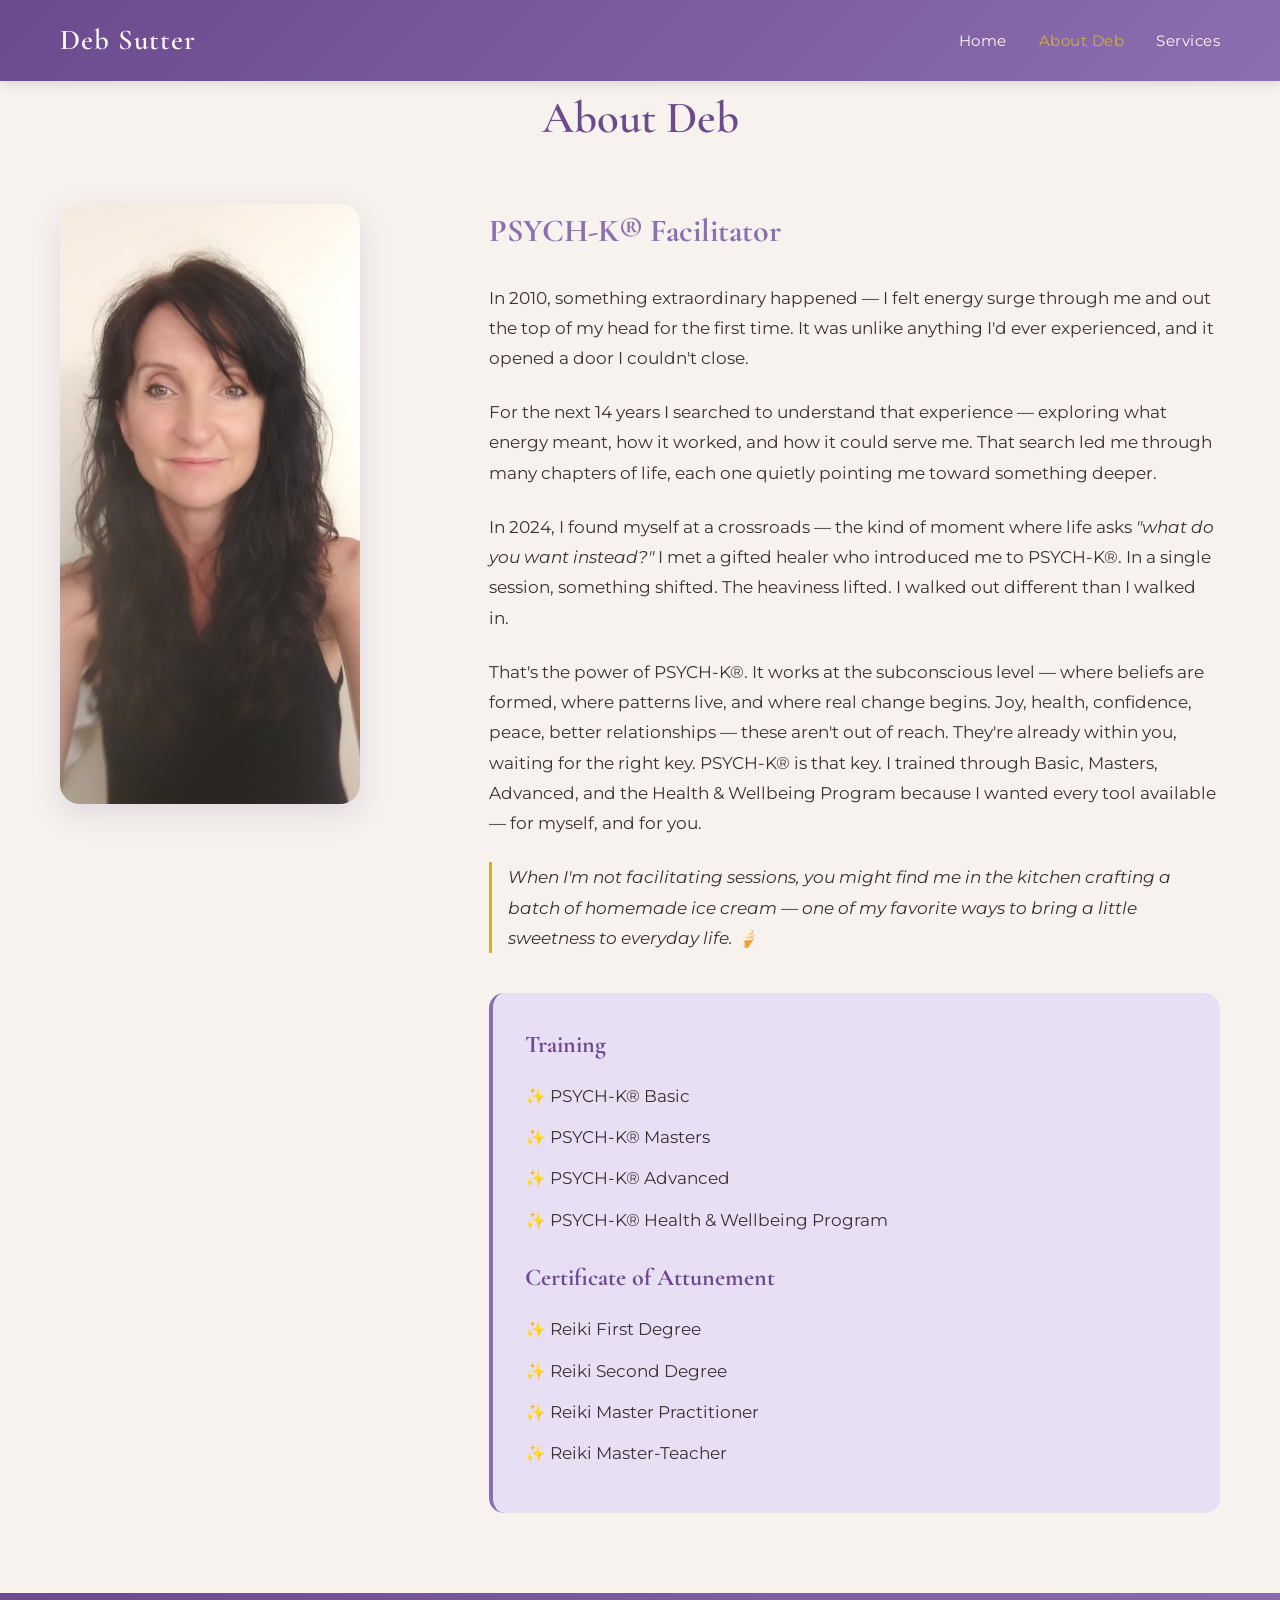
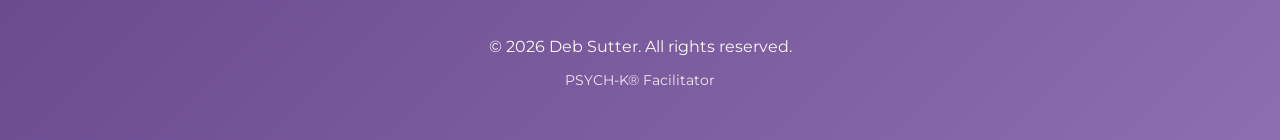
==== about.html @ 575a3d80 "Update to focus on PSYCH K" ====
<!DOCTYPE html>
<html lang="en">
<head>
    <meta charset="UTF-8">
    <meta name="viewport" content="width=device-width, initial-scale=1.0">
    <title>About Deb - PSYCH-K® Facilitator</title>
    <link rel="stylesheet" href="styles.css">
    <link rel="preconnect" href="https://fonts.googleapis.com">
    <link rel="preconnect" href="https://fonts.gstatic.com" crossorigin>
    <link href="https://fonts.googleapis.com/css2?family=Cormorant+Garamond:wght@300;400;600&family=Montserrat:wght@300;400;500&display=swap" rel="stylesheet">
</head>
<body>
    <!-- Navigation -->
    <nav class="navbar">
        <div class="container">
            <div class="nav-brand">Deb Sutter</div>
            <ul class="nav-menu">
                <li><a href="index.html">Home</a></li>
                <li><a href="about.html" class="nav-active">About Deb</a></li>
                <li><a href="services.html">Services</a></li>
            </ul>
            <div class="hamburger">
                <span></span>
                <span></span>
                <span></span>
            </div>
        </div>
    </nav>

    <!-- About Section -->
    <section id="about" class="about page-top">
        <div class="container">
            <h2 class="section-title">About Deb</h2>
            <div class="about-content">
                <div class="about-image">
                    <img src="PictureWebsite.jpg" alt="Deb Sutter" class="profile-photo">
                </div>
                <div class="about-text">
                    <h3>PSYCH-K&reg; Facilitator</h3>
                    <p>In 2010, something extraordinary happened — I felt energy surge through me and out the top of my head for the first time. It was unlike anything I'd ever experienced, and it opened a door I couldn't close.</p>

                    <p>For the next 14 years I searched to understand that experience — exploring what energy meant, how it worked, and how it could serve me. That search led me through many chapters of life, each one quietly pointing me toward something deeper.</p>

                    <p>In 2024, I found myself at a crossroads — the kind of moment where life asks <em>"what do you want instead?"</em> I met a gifted healer who introduced me to PSYCH-K&reg;. In a single session, something shifted. The heaviness lifted. I walked out different than I walked in.</p>

                    <p>That's the power of PSYCH-K&reg;. It works at the subconscious level — where beliefs are formed, where patterns live, and where real change begins. Joy, health, confidence, peace, better relationships — these aren't out of reach. They're already within you, waiting for the right key. PSYCH-K&reg; is that key. I trained through Basic, Masters, Advanced, and the Health &amp; Wellbeing Program because I wanted every tool available — for myself, and for you.</p>

                    <p class="personal-note">When I'm not facilitating sessions, you might find me in the kitchen crafting a batch of homemade ice cream — one of my favorite ways to bring a little sweetness to everyday life. 🍦</p>

                    <div class="credentials">
                        <h4>Training</h4>
                        <ul>
                            <li>✨ PSYCH-K&reg; Basic</li>
                            <li>✨ PSYCH-K&reg; Masters</li>
                            <li>✨ PSYCH-K&reg; Advanced</li>
                            <li>✨ PSYCH-K&reg; Health &amp; Wellbeing Program</li>
                        </ul>
                        <h4 style="margin-top: 1.5rem;">Certificate of Attunement</h4>
                        <ul>
                            <li>✨ Reiki First Degree</li>
                            <li>✨ Reiki Second Degree</li>
                            <li>✨ Reiki Master Practitioner</li>
                            <li>✨ Reiki Master-Teacher</li>
                        </ul>
                    </div>
                </div>
            </div>
        </div>
    </section>

    <!-- Footer -->
    <footer class="footer">
        <div class="container">
            <p>&copy; 2026 Deb Sutter. All rights reserved.</p>
            <p class="footer-note">PSYCH-K&reg; Facilitator</p>
        </div>
    </footer>

    <script src="script.js"></script>
</body>
</html>
---- styles.css ----
/* Global Styles - Warm & Welcoming with Purple/Lavender Theme */
* {
    margin: 0;
    padding: 0;
    box-sizing: border-box;
}

:root {
    /* Purple/Lavender Color Palette */
    --primary-purple: #8B6FB0;
    --soft-lavender: #C8B6D6;
    --pale-lavender: #E8DFF5;
    --deep-purple: #6B4A8E;
    --warm-white: #FFF9F5;
    --cream: #F7F2ED;
    --warm-gray: #9B8E8A;
    --text-dark: #3D3033;
    --gold-accent: #D4AF37;

    /* Typography */
    --font-heading: 'Cormorant Garamond', serif;
    --font-body: 'Montserrat', sans-serif;

    /* Spacing */
    --section-padding: 80px 20px;
    --container-max: 1200px;
}

body {
    font-family: var(--font-body);
    color: var(--text-dark);
    background-color: var(--warm-white);
    line-height: 1.7;
    font-size: 16px;
}

.container {
    max-width: var(--container-max);
    margin: 0 auto;
    padding: 0 20px;
}

/* Navigation */
.navbar {
    background: linear-gradient(135deg, var(--deep-purple) 0%, var(--primary-purple) 100%);
    padding: 1rem 0;
    position: fixed;
    width: 100%;
    top: 0;
    z-index: 1000;
    box-shadow: 0 2px 10px rgba(107, 74, 142, 0.2);
}

.navbar .container {
    display: flex;
    justify-content: space-between;
    align-items: center;
}

.nav-brand {
    font-family: var(--font-heading);
    font-size: 1.8rem;
    font-weight: 600;
    color: var(--warm-white);
    letter-spacing: 1px;
}

.nav-menu {
    display: flex;
    list-style: none;
    gap: 2rem;
}

.nav-menu a {
    color: var(--warm-white);
    text-decoration: none;
    font-weight: 400;
    transition: color 0.3s ease;
    font-size: 0.95rem;
    letter-spacing: 0.5px;
}

.nav-menu a:hover {
    color: var(--gold-accent);
}

.hamburger {
    display: none;
    flex-direction: column;
    cursor: pointer;
}

.hamburger span {
    width: 25px;
    height: 3px;
    background: var(--warm-white);
    margin: 3px 0;
    transition: 0.3s;
}

/* Hero + Contact Split Layout (home page) */
.hero-split {
    background: linear-gradient(135deg, var(--pale-lavender) 0%, var(--soft-lavender) 50%, var(--primary-purple) 100%);
    min-height: 100vh;
    padding: 100px 20px 60px;
    display: flex;
    align-items: center;
}

.hero-split-inner {
    max-width: var(--container-max);
    margin: 0 auto;
    width: 100%;
    display: grid;
    grid-template-columns: 1fr 1fr;
    gap: 4rem;
    align-items: center;
}

.split-hero {
    text-align: left;
}

.split-hero h1 {
    font-family: var(--font-heading);
    font-size: 2.6rem;
    font-weight: 600;
    color: var(--deep-purple);
    margin-bottom: 0.8rem;
    line-height: 1.2;
}

.split-hero .hero-subtitle {
    font-size: 1.1rem;
    color: var(--primary-purple);
    font-weight: 500;
    margin-bottom: 1rem;
    letter-spacing: 2px;
    text-align: left;
}

.split-hero .hero-logo {
    margin: 1rem 0 1.2rem;
}

.split-hero .hero-description {
    font-size: 1.05rem;
    color: var(--text-dark);
    margin-bottom: 2rem;
    line-height: 1.8;
}

/* Right-side contact panel */
.split-contact {
    background: rgba(255, 249, 245, 0.88);
    border-radius: 20px;
    padding: 2.5rem 2rem;
    box-shadow: 0 8px 30px rgba(107, 74, 142, 0.18);
}

.split-contact h2 {
    font-family: var(--font-heading);
    font-size: 2rem;
    color: var(--deep-purple);
    margin-bottom: 0.3rem;
}

.split-contact-intro {
    color: var(--warm-gray);
    font-size: 0.95rem;
    margin-bottom: 1.5rem;
}

.split-contact .form-group {
    margin-bottom: 1rem;
}

.split-contact .form-group label {
    display: block;
    margin-bottom: 0.3rem;
    color: var(--deep-purple);
    font-weight: 500;
    font-size: 0.9rem;
}

.split-contact .form-group input,
.split-contact .form-group textarea {
    width: 100%;
    padding: 10px 12px;
    border: 2px solid var(--soft-lavender);
    border-radius: 10px;
    font-family: var(--font-body);
    font-size: 0.95rem;
    background: var(--warm-white);
    transition: border-color 0.3s ease;
}

.split-contact .form-group input:focus,
.split-contact .form-group textarea:focus {
    outline: none;
    border-color: var(--primary-purple);
}

.split-contact-details {
    margin-top: 1.2rem;
    padding-top: 1rem;
    border-top: 1px solid var(--soft-lavender);
    font-size: 0.9rem;
    color: var(--warm-gray);
    line-height: 1.9;
}

.split-contact-details a {
    color: var(--primary-purple);
    text-decoration: none;
}

.split-contact-details a:hover {
    color: var(--deep-purple);
}

@media (max-width: 900px) {
    .hero-split-inner {
        grid-template-columns: 1fr;
        gap: 2.5rem;
    }

    .split-hero {
        text-align: center;
    }

    .split-hero .hero-subtitle,
    .split-hero .hero-logo {
        text-align: center;
    }
}

/* Hero Section */
.hero {
    background: linear-gradient(135deg, var(--pale-lavender) 0%, var(--soft-lavender) 50%, var(--primary-purple) 100%);
    padding: 120px 20px 80px;
    text-align: center;
    margin-top: 60px;
}

.hero-compact {
    padding: 90px 20px 60px;
}

.hero-content {
    max-width: 700px;
    margin: 0 auto;
}

.hero h1 {
    font-family: var(--font-heading);
    font-size: 2.6rem;
    font-weight: 600;
    color: var(--deep-purple);
    margin-bottom: 0.8rem;
    line-height: 1.2;
}

.hero-subtitle {
    font-size: 1.15rem;
    color: var(--primary-purple);
    font-weight: 500;
    margin-bottom: 1rem;
    letter-spacing: 2px;
}

.hero-description {
    font-size: 1.05rem;
    color: var(--text-dark);
    margin-bottom: 2rem;
    max-width: 580px;
    margin-left: auto;
    margin-right: auto;
}

/* Pages that aren't the hero need top padding to clear fixed navbar */
.page-top {
    padding-top: 120px;
}

/* Active nav link */
.nav-active {
    color: var(--gold-accent) !important;
}

.cta-button {
    display: inline-block;
    padding: 15px 40px;
    background: var(--deep-purple);
    color: var(--warm-white);
    text-decoration: none;
    border-radius: 50px;
    font-weight: 500;
    font-size: 1.05rem;
    transition: all 0.3s ease;
    box-shadow: 0 4px 15px rgba(107, 74, 142, 0.3);
    border: none;
    cursor: pointer;
}

.cta-button:hover {
    background: var(--primary-purple);
    transform: translateY(-2px);
    box-shadow: 0 6px 20px rgba(107, 74, 142, 0.4);
}

/* Hero Logo */
.hero-logo {
    margin: 1.5rem auto 1.8rem;
}

.psychk-logo {
    width: 110px;
    height: auto;
    border-radius: 8px;
    box-shadow: 0 4px 14px rgba(107, 74, 142, 0.25);
    opacity: 0.95;
}

/* Section Titles */
.section-title {
    font-family: var(--font-heading);
    font-size: 2.8rem;
    text-align: center;
    color: var(--deep-purple);
    margin-bottom: 1rem;
    font-weight: 600;
}

.section-intro {
    text-align: center;
    font-size: 1.1rem;
    color: var(--warm-gray);
    max-width: 700px;
    margin: 0 auto 3rem;
}

/* About Section */
.about {
    padding: var(--section-padding);
    background: var(--cream);
}

.about-content {
    display: grid;
    grid-template-columns: 1fr 2fr;
    gap: 4rem;
    align-items: start;
    margin-top: 3rem;
}

.about-image {
    position: relative;
}

.about-image img {
    width: 100%;
    max-width: 300px;
    height: auto;
    border-radius: 20px;
    box-shadow: 0 10px 30px rgba(139, 111, 176, 0.2);
    display: block;
}

.profile-photo {
    width: 100%;
    max-width: 300px;
    height: 380px;
    object-fit: cover;
    object-position: center top;
    border-radius: 20px;
    box-shadow: 0 10px 30px rgba(139, 111, 176, 0.2);
    display: block;
}

.image-placeholder {
    background: linear-gradient(135deg, var(--soft-lavender), var(--pale-lavender));
    border-radius: 20px;
    aspect-ratio: 3/4;
    display: flex;
    align-items: center;
    justify-content: center;
    box-shadow: 0 10px 30px rgba(139, 111, 176, 0.2);
}

.image-placeholder p {
    color: var(--primary-purple);
    font-size: 1.2rem;
    font-weight: 500;
}

.about-text h3 {
    font-family: var(--font-heading);
    font-size: 2rem;
    color: var(--primary-purple);
    margin-bottom: 1.5rem;
}

.about-text p {
    margin-bottom: 1.5rem;
    font-size: 1.05rem;
    line-height: 1.8;
    color: var(--text-dark);
}

.credentials {
    margin-top: 2.5rem;
    padding: 2rem;
    background: var(--pale-lavender);
    border-radius: 15px;
    border-left: 4px solid var(--primary-purple);
}

.credentials h4 {
    font-family: var(--font-heading);
    font-size: 1.5rem;
    color: var(--deep-purple);
    margin-bottom: 1rem;
}

.credentials ul {
    list-style: none;
}

.credentials li {
    margin-bottom: 0.8rem;
    font-size: 1.05rem;
    color: var(--text-dark);
}

/* Personal note in About */
.personal-note {
    font-style: italic;
    color: var(--warm-gray);
    border-left: 3px solid var(--gold-accent);
    padding-left: 1rem;
    margin-top: 0.5rem;
}

/* Services Section */
.services {
    padding: var(--section-padding);
    background: var(--warm-white);
}

.services-grid {
    display: grid;
    grid-template-columns: repeat(auto-fit, minmax(280px, 1fr));
    gap: 2.5rem;
    margin-top: 3rem;
}

.service-card {
    background: var(--cream);
    padding: 2.5rem 2rem;
    border-radius: 20px;
    text-align: center;
    transition: all 0.3s ease;
    border: 2px solid transparent;
}

.service-card:hover {
    transform: translateY(-5px);
    box-shadow: 0 15px 35px rgba(139, 111, 176, 0.2);
    border-color: var(--soft-lavender);
}

.service-icon {
    font-size: 3rem;
    margin-bottom: 1.5rem;
}

.service-card h3 {
    font-family: var(--font-heading);
    font-size: 1.8rem;
    color: var(--deep-purple);
    margin-bottom: 1rem;
}

.service-card p {
    color: var(--text-dark);
    margin-bottom: 1.5rem;
    line-height: 1.7;
}

.service-details {
    list-style: none;
    text-align: left;
    margin-top: 1.5rem;
    padding-top: 1.5rem;
    border-top: 1px solid var(--soft-lavender);
}

.service-details li {
    color: var(--warm-gray);
    margin-bottom: 0.6rem;
    font-size: 0.95rem;
}

/* Single featured service */
.single-service {
    grid-template-columns: 1fr;
    max-width: 600px;
    margin-left: auto;
    margin-right: auto;
}

.featured-service {
    border: 2px solid var(--soft-lavender);
    box-shadow: 0 8px 25px rgba(139, 111, 176, 0.15);
}

/* Testimonials Section */
.testimonials {
    padding: var(--section-padding);
    background: linear-gradient(135deg, var(--pale-lavender) 0%, var(--warm-white) 100%);
}

.testimonials-grid {
    display: grid;
    grid-template-columns: repeat(auto-fit, minmax(300px, 1fr));
    gap: 2.5rem;
    margin-top: 3rem;
}

.testimonial-card {
    background: var(--warm-white);
    padding: 2.5rem;
    border-radius: 20px;
    box-shadow: 0 5px 20px rgba(139, 111, 176, 0.15);
    position: relative;
}

.quote-icon {
    font-size: 4rem;
    color: var(--soft-lavender);
    line-height: 1;
    margin-bottom: 1rem;
    font-family: Georgia, serif;
}

.testimonial-text {
    font-style: italic;
    color: var(--text-dark);
    margin-bottom: 1.5rem;
    line-height: 1.8;
    font-size: 1.05rem;
}

.testimonial-author {
    color: var(--primary-purple);
    font-weight: 500;
    text-align: right;
}

/* FAQ Section */
.faq {
    padding: var(--section-padding);
    background: var(--cream);
}

.faq-grid {
    display: grid;
    grid-template-columns: repeat(auto-fit, minmax(350px, 1fr));
    gap: 2rem;
    margin-top: 3rem;
}

.faq-item {
    background: var(--warm-white);
    padding: 2rem;
    border-radius: 15px;
    border-left: 4px solid var(--primary-purple);
}

.faq-item h3 {
    font-family: var(--font-heading);
    font-size: 1.5rem;
    color: var(--deep-purple);
    margin-bottom: 1rem;
}

.faq-item p {
    color: var(--text-dark);
    line-height: 1.8;
}

/* Contact Section */
.contact {
    padding: var(--section-padding);
    background: var(--warm-white);
}

.contact-content {
    display: grid;
    grid-template-columns: 1fr 1.5fr;
    gap: 4rem;
    margin-top: 3rem;
}

.contact-info h3 {
    font-family: var(--font-heading);
    font-size: 2rem;
    color: var(--deep-purple);
    margin-bottom: 2rem;
}

.contact-item {
    margin-bottom: 1.5rem;
}

.contact-label {
    display: block;
    font-weight: 500;
    color: var(--primary-purple);
    margin-bottom: 0.3rem;
}

.contact-item a {
    color: var(--text-dark);
    text-decoration: none;
    transition: color 0.3s ease;
}

.contact-item a:hover {
    color: var(--primary-purple);
}

/* Contact Form */
.contact-form {
    background: var(--cream);
    padding: 2.5rem;
    border-radius: 20px;
}

.form-group {
    margin-bottom: 1.5rem;
}

.form-group label {
    display: block;
    margin-bottom: 0.5rem;
    color: var(--deep-purple);
    font-weight: 500;
}

.form-group input,
.form-group textarea {
    width: 100%;
    padding: 12px 15px;
    border: 2px solid var(--soft-lavender);
    border-radius: 10px;
    font-family: var(--font-body);
    font-size: 1rem;
    transition: border-color 0.3s ease;
    background: var(--warm-white);
}

.form-group input:focus,
.form-group textarea:focus {
    outline: none;
    border-color: var(--primary-purple);
}

.form-note {
    margin-top: 1rem;
    font-size: 0.9rem;
    color: var(--warm-gray);
    font-style: italic;
}

/* Footer */
.footer {
    background: linear-gradient(135deg, var(--deep-purple) 0%, var(--primary-purple) 100%);
    color: var(--warm-white);
    text-align: center;
    padding: 2.5rem 20px;
}

.footer p {
    margin-bottom: 0.5rem;
}

.footer-note {
    font-size: 0.9rem;
    opacity: 0.9;
}

/* Responsive Design */
@media (max-width: 968px) {
    .about-content,
    .contact-content {
        grid-template-columns: 1fr;
        gap: 2.5rem;
    }

    .hero h1 {
        font-size: 2.5rem;
    }

    .section-title {
        font-size: 2.2rem;
    }
}

@media (max-width: 768px) {
    .hamburger {
        display: flex;
    }

    .nav-menu {
        position: absolute;
        left: -100%;
        top: 70px;
        flex-direction: column;
        background: var(--deep-purple);
        width: 100%;
        text-align: center;
        transition: 0.3s;
        padding: 2rem 0;
    }

    .nav-menu.active {
        left: 0;
    }

    .hero {
        padding: 140px 20px 80px;
    }

    .hero h1 {
        font-size: 2rem;
    }

    .hero-subtitle {
        font-size: 1.1rem;
    }

    .services-grid,
    .testimonials-grid,
    .faq-grid {
        grid-template-columns: 1fr;
    }
}

@media (max-width: 480px) {
    .hero h1 {
        font-size: 1.8rem;
    }

    .section-title {
        font-size: 1.8rem;
    }

    .service-card,
    .testimonial-card {
        padding: 2rem 1.5rem;
    }
}
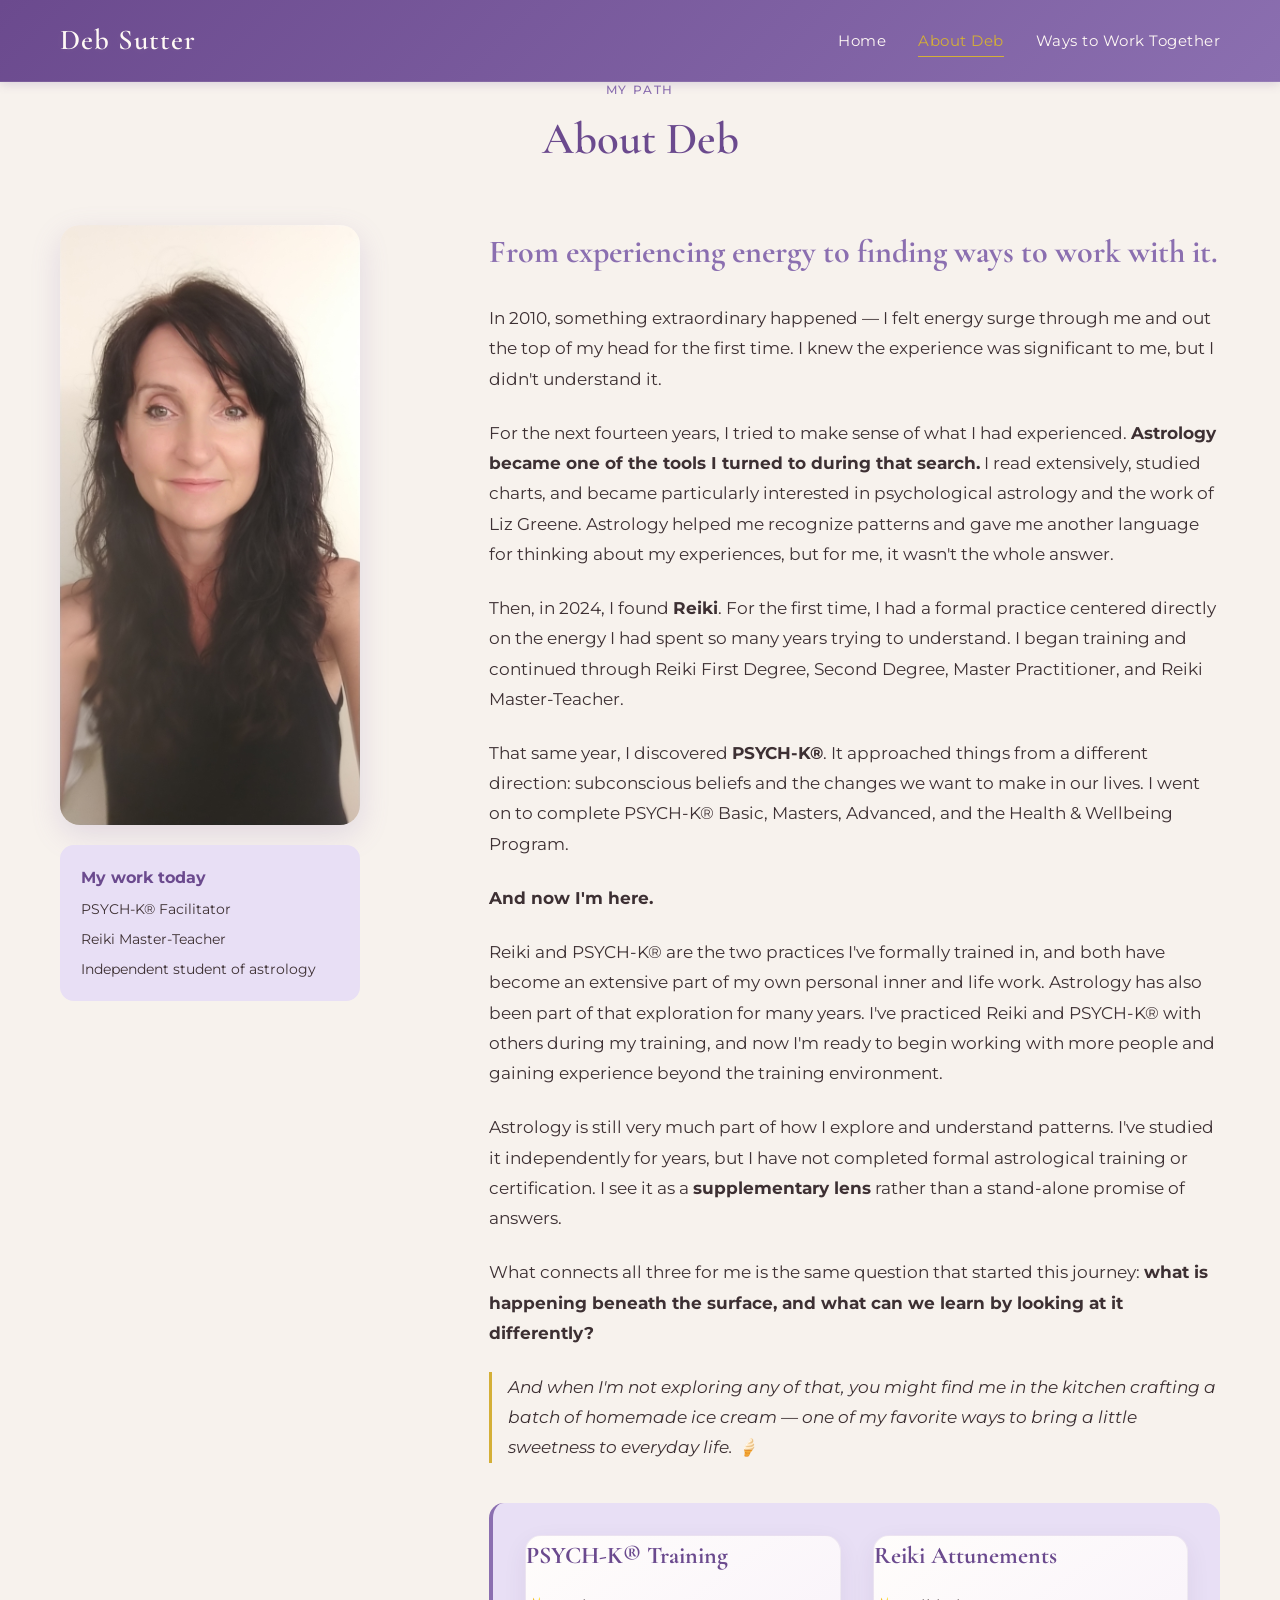
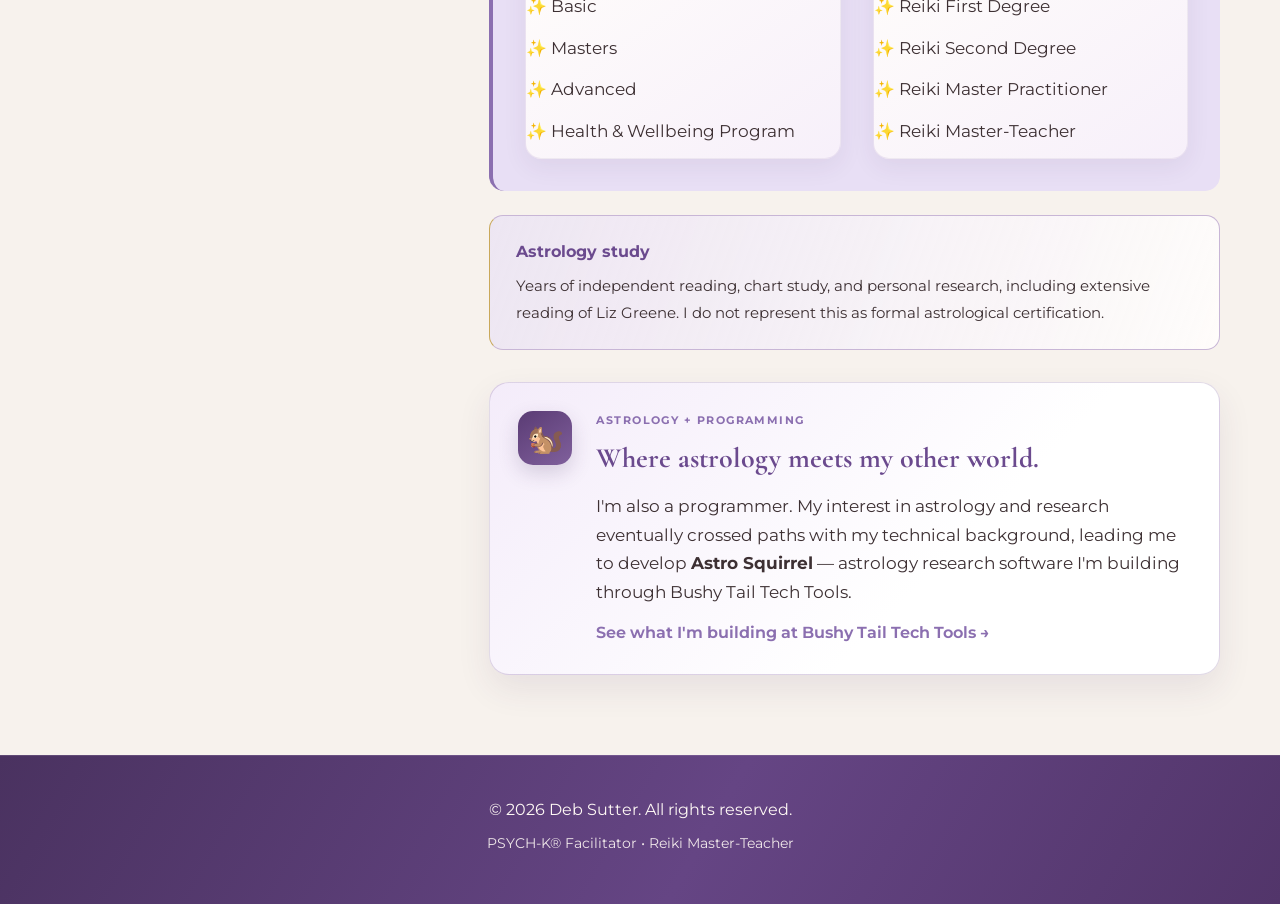
==== commit ac85d161: "Updates to Deb Sutter - reintroduce Reiki and introduce Astro Squirrel" ====
--- a/about.html
+++ b/about.html
@@ -3,79 +3,107 @@
 <head>
     <meta charset="UTF-8">
     <meta name="viewport" content="width=device-width, initial-scale=1.0">
-    <title>About Deb - PSYCH-K® Facilitator</title>
+    <meta name="description" content="Learn about Deb Sutter's path from experiencing energy to Reiki Master-Teacher training, PSYCH-K® facilitation, and years of independent astrology study.">
+    <title>About Deb | Deb Sutter</title>
     <link rel="stylesheet" href="styles.css">
     <link rel="preconnect" href="https://fonts.googleapis.com">
     <link rel="preconnect" href="https://fonts.gstatic.com" crossorigin>
     <link href="https://fonts.googleapis.com/css2?family=Cormorant+Garamond:wght@300;400;600&family=Montserrat:wght@300;400;500&display=swap" rel="stylesheet">
 </head>
 <body>
-    <!-- Navigation -->
     <nav class="navbar">
         <div class="container">
             <div class="nav-brand">Deb Sutter</div>
             <ul class="nav-menu">
                 <li><a href="index.html">Home</a></li>
                 <li><a href="about.html" class="nav-active">About Deb</a></li>
-                <li><a href="services.html">Services</a></li>
+                <li><a href="services.html">Ways to Work Together</a></li>
             </ul>
-            <div class="hamburger">
-                <span></span>
-                <span></span>
-                <span></span>
-            </div>
+            <div class="hamburger"><span></span><span></span><span></span></div>
         </div>
     </nav>
 
-    <!-- About Section -->
-    <section id="about" class="about page-top">
+    <section class="about page-top">
         <div class="container">
+            <p class="section-kicker centered">My path</p>
             <h2 class="section-title">About Deb</h2>
             <div class="about-content">
                 <div class="about-image">
                     <img src="PictureWebsite.jpg" alt="Deb Sutter" class="profile-photo">
+                    <div class="about-side-note">
+                        <strong>My work today</strong>
+                        <span>PSYCH-K® Facilitator</span>
+                        <span>Reiki Master-Teacher</span>
+                        <span>Independent student of astrology</span>
+                    </div>
                 </div>
                 <div class="about-text">
-                    <h3>PSYCH-K&reg; Facilitator</h3>
-                    <p>In 2010, something extraordinary happened — I felt energy surge through me and out the top of my head for the first time. It was unlike anything I'd ever experienced, and it opened a door I couldn't close.</p>
+                    <h3>From experiencing energy to finding ways to work with it.</h3>
 
-                    <p>For the next 14 years I searched to understand that experience — exploring what energy meant, how it worked, and how it could serve me. That search led me through many chapters of life, each one quietly pointing me toward something deeper.</p>
+                    <p>In 2010, something extraordinary happened — I felt energy surge through me and out the top of my head for the first time. I knew the experience was significant to me, but I didn't understand it.</p>
 
-                    <p>In 2024, I found myself at a crossroads — the kind of moment where life asks <em>"what do you want instead?"</em> I met a gifted healer who introduced me to PSYCH-K&reg;. In a single session, something shifted. The heaviness lifted. I walked out different than I walked in.</p>
+                    <p>For the next fourteen years, I tried to make sense of what I had experienced. <strong>Astrology became one of the tools I turned to during that search.</strong> I read extensively, studied charts, and became particularly interested in psychological astrology and the work of Liz Greene. Astrology helped me recognize patterns and gave me another language for thinking about my experiences, but for me, it wasn't the whole answer.</p>
 
-                    <p>That's the power of PSYCH-K&reg;. It works at the subconscious level — where beliefs are formed, where patterns live, and where real change begins. Joy, health, confidence, peace, better relationships — these aren't out of reach. They're already within you, waiting for the right key. PSYCH-K&reg; is that key. I trained through Basic, Masters, Advanced, and the Health &amp; Wellbeing Program because I wanted every tool available — for myself, and for you.</p>
+                    <p>Then, in 2024, I found <strong>Reiki</strong>. For the first time, I had a formal practice centered directly on the energy I had spent so many years trying to understand. I began training and continued through Reiki First Degree, Second Degree, Master Practitioner, and Reiki Master-Teacher.</p>
 
-                    <p class="personal-note">When I'm not facilitating sessions, you might find me in the kitchen crafting a batch of homemade ice cream — one of my favorite ways to bring a little sweetness to everyday life. 🍦</p>
+                    <p>That same year, I discovered <strong>PSYCH-K®</strong>. It approached things from a different direction: subconscious beliefs and the changes we want to make in our lives. I went on to complete PSYCH-K® Basic, Masters, Advanced, and the Health &amp; Wellbeing Program.</p>
+
+                    <p><strong>And now I'm here.</strong></p>
+
+                    <p>Reiki and PSYCH-K® are the two practices I've formally trained in, and both have become an extensive part of my own personal inner and life work. Astrology has also been part of that exploration for many years. I've practiced Reiki and PSYCH-K® with others during my training, and now I'm ready to begin working with more people and gaining experience beyond the training environment.</p>
+
+                    <p>Astrology is still very much part of how I explore and understand patterns. I've studied it independently for years, but I have not completed formal astrological training or certification. I see it as a <strong>supplementary lens</strong> rather than a stand-alone promise of answers.</p>
+
+                    <p>What connects all three for me is the same question that started this journey: <strong>what is happening beneath the surface, and what can we learn by looking at it differently?</strong></p>
+
+                    <p class="personal-note">And when I'm not exploring any of that, you might find me in the kitchen crafting a batch of homemade ice cream — one of my favorite ways to bring a little sweetness to everyday life. 🍦</p>
 
                     <div class="credentials">
-                        <h4>Training</h4>
-                        <ul>
-                            <li>✨ PSYCH-K&reg; Basic</li>
-                            <li>✨ PSYCH-K&reg; Masters</li>
-                            <li>✨ PSYCH-K&reg; Advanced</li>
-                            <li>✨ PSYCH-K&reg; Health &amp; Wellbeing Program</li>
-                        </ul>
-                        <h4 style="margin-top: 1.5rem;">Certificate of Attunement</h4>
-                        <ul>
-                            <li>✨ Reiki First Degree</li>
-                            <li>✨ Reiki Second Degree</li>
-                            <li>✨ Reiki Master Practitioner</li>
-                            <li>✨ Reiki Master-Teacher</li>
-                        </ul>
+                        <div>
+                            <h4>PSYCH-K® Training</h4>
+                            <ul>
+                                <li>✨ Basic</li>
+                                <li>✨ Masters</li>
+                                <li>✨ Advanced</li>
+                                <li>✨ Health &amp; Wellbeing Program</li>
+                            </ul>
+                        </div>
+                        <div>
+                            <h4>Reiki Attunements</h4>
+                            <ul>
+                                <li>✨ Reiki First Degree</li>
+                                <li>✨ Reiki Second Degree</li>
+                                <li>✨ Reiki Master Practitioner</li>
+                                <li>✨ Reiki Master-Teacher</li>
+                            </ul>
+                        </div>
+                    </div>
+
+                    <div class="study-note">
+                        <strong>Astrology study</strong>
+                        <p>Years of independent reading, chart study, and personal research, including extensive reading of Liz Greene. I do not represent this as formal astrological certification.</p>
+                    </div>
+
+                    <div class="bushytail-about-card">
+                        <div class="bushytail-about-icon" aria-hidden="true">🐿️</div>
+                        <div>
+                            <span class="bushytail-mini-label">ASTROLOGY + PROGRAMMING</span>
+                            <h3>Where astrology meets my other world.</h3>
+                            <p>I'm also a programmer. My interest in astrology and research eventually crossed paths with my technical background, leading me to develop <strong>Astro Squirrel</strong> — astrology research software I'm building through Bushy Tail Tech Tools.</p>
+                            <a href="https://www.bushytailtechtools.com/index.html" target="_blank" rel="noopener noreferrer" class="bushytail-inline-link">See what I'm building at Bushy Tail Tech Tools →</a>
+                        </div>
                     </div>
                 </div>
             </div>
         </div>
     </section>
 
-    <!-- Footer -->
     <footer class="footer">
         <div class="container">
             <p>&copy; 2026 Deb Sutter. All rights reserved.</p>
-            <p class="footer-note">PSYCH-K&reg; Facilitator</p>
+            <p class="footer-note">PSYCH-K® Facilitator • Reiki Master-Teacher</p>
         </div>
     </footer>
-
     <script src="script.js"></script>
 </body>
 </html>
--- a/styles.css
+++ b/styles.css
@@ -312,10 +312,11 @@
 /* Hero Logo */
 .hero-logo {
     margin: 1.5rem auto 1.8rem;
+    text-align: center;
 }
 
 .psychk-logo {
-    width: 110px;
+    width: 175px;
     height: auto;
     border-radius: 8px;
     box-shadow: 0 4px 14px rgba(107, 74, 142, 0.25);
@@ -762,3 +763,831 @@
         padding: 2rem 1.5rem;
     }
 }
+
+
+/* 2026 multi-practice refresh */
+.eyebrow,
+.section-kicker,
+.pathway-label {
+    text-transform: uppercase;
+    letter-spacing: 1.8px;
+    font-size: 0.76rem;
+    font-weight: 500;
+    color: var(--primary-purple);
+}
+
+.centered { text-align: center; }
+
+.hero-actions {
+    display: flex;
+    gap: 1.2rem;
+    align-items: center;
+    flex-wrap: wrap;
+    margin-bottom: 1.25rem;
+}
+
+.text-link,
+.card-link {
+    color: var(--deep-purple);
+    text-decoration: none;
+    font-weight: 500;
+}
+
+.text-link:hover,
+.card-link:hover { color: var(--primary-purple); }
+
+.pathways {
+    padding: var(--section-padding);
+    background: var(--warm-white);
+}
+
+.section-heading-block {
+    max-width: 780px;
+    margin: 0 auto 3rem;
+    text-align: center;
+}
+
+.pathway-grid {
+    display: grid;
+    grid-template-columns: repeat(3, 1fr);
+    gap: 1.5rem;
+}
+
+.pathway-card {
+    padding: 2.2rem 2rem;
+    border-radius: 20px;
+    background: var(--cream);
+    border: 1px solid rgba(139, 111, 176, 0.18);
+    box-shadow: 0 8px 25px rgba(107, 74, 142, 0.08);
+}
+
+.pathway-card.primary-pathway {
+    border-top: 4px solid var(--primary-purple);
+}
+
+.pathway-card.supplementary-pathway {
+    background: linear-gradient(145deg, var(--warm-white), var(--pale-lavender));
+    border-top: 4px solid var(--gold-accent);
+}
+
+.pathway-icon {
+    font-size: 2.3rem;
+    margin-bottom: 0.8rem;
+}
+
+.pathway-card h3,
+.supplement-panel h3,
+.story-teaser h2,
+.contact-strip h2 {
+    font-family: var(--font-heading);
+    color: var(--deep-purple);
+}
+
+.pathway-card h3 {
+    font-size: 1.8rem;
+    margin: 0.25rem 0 0.8rem;
+}
+
+.pathway-card p:not(.pathway-label) {
+    margin-bottom: 1.3rem;
+}
+
+.story-teaser {
+    padding: 65px 20px;
+    background: linear-gradient(135deg, var(--pale-lavender), var(--cream));
+}
+
+.story-teaser-inner,
+.contact-strip-inner {
+    display: flex;
+    justify-content: space-between;
+    align-items: center;
+    gap: 3rem;
+}
+
+.story-teaser-inner > div { max-width: 760px; }
+
+.story-teaser h2,
+.contact-strip h2 {
+    font-size: 2.2rem;
+    margin: 0.2rem 0 0.7rem;
+}
+
+.secondary-button {
+    white-space: nowrap;
+}
+
+.about-side-note {
+    max-width: 300px;
+    margin-top: 1.25rem;
+    padding: 1.2rem 1.3rem;
+    background: var(--pale-lavender);
+    border-radius: 14px;
+    color: var(--deep-purple);
+}
+
+.about-side-note strong,
+.about-side-note span {
+    display: block;
+}
+
+.about-side-note span {
+    font-size: 0.9rem;
+    margin-top: 0.35rem;
+    color: var(--text-dark);
+}
+
+.credentials {
+    display: grid;
+    grid-template-columns: repeat(2, 1fr);
+    gap: 2rem;
+}
+
+.study-note {
+    margin-top: 1.5rem;
+    padding: 1.4rem 1.6rem;
+    border: 1px solid var(--soft-lavender);
+    border-radius: 14px;
+    background: var(--warm-white);
+}
+
+.study-note strong {
+    color: var(--deep-purple);
+}
+
+.study-note p {
+    margin: 0.4rem 0 0;
+    font-size: 0.95rem;
+}
+
+.core-services {
+    grid-template-columns: repeat(2, minmax(0, 1fr));
+    max-width: 950px;
+    margin-left: auto;
+    margin-right: auto;
+}
+
+.supplement-panel {
+    max-width: 950px;
+    margin: 2.2rem auto 0;
+    padding: 2rem 2.2rem;
+    display: grid;
+    grid-template-columns: auto 1fr;
+    gap: 1.5rem;
+    align-items: start;
+    background: linear-gradient(135deg, var(--pale-lavender), var(--warm-white));
+    border: 1px solid var(--soft-lavender);
+    border-radius: 20px;
+}
+
+.supplement-symbol {
+    font-size: 2.7rem;
+    color: var(--deep-purple);
+    line-height: 1;
+}
+
+.supplement-panel h3 {
+    font-size: 1.8rem;
+    margin: 0.2rem 0 0.7rem;
+}
+
+.quiet-note {
+    margin-top: 0.8rem;
+    color: var(--warm-gray);
+    font-size: 0.9rem;
+}
+
+.contact-strip {
+    padding: 55px 20px;
+    background: var(--warm-white);
+    border-top: 1px solid var(--pale-lavender);
+}
+
+@media (max-width: 900px) {
+    .pathway-grid,
+    .core-services {
+        grid-template-columns: 1fr;
+    }
+    .story-teaser-inner,
+    .contact-strip-inner {
+        align-items: flex-start;
+        flex-direction: column;
+        gap: 1.5rem;
+    }
+}
+
+@media (max-width: 700px) {
+    .credentials {
+        grid-template-columns: 1fr;
+    }
+    .supplement-panel {
+        grid-template-columns: 1fr;
+    }
+    .hero-actions {
+        justify-content: center;
+    }
+}
+
+
+/* 2026 visual spark refresh */
+.practice-hero {
+    position: relative;
+    overflow: hidden;
+    padding: 105px 20px 90px;
+    background:
+        radial-gradient(circle at 82% 18%, rgba(205, 184, 226, .52), transparent 28%),
+        radial-gradient(circle at 12% 88%, rgba(212, 175, 55, .10), transparent 26%),
+        linear-gradient(135deg, #fbf9fc 0%, #f2ebf8 54%, #e7d9f1 100%);
+}
+
+.practice-hero::after {
+    content: "";
+    position: absolute;
+    left: 0; right: 0; bottom: 0;
+    height: 1px;
+    background: linear-gradient(90deg, transparent, rgba(107,74,142,.35), transparent);
+}
+
+.hero-orb {
+    position: absolute;
+    border-radius: 50%;
+    filter: blur(1px);
+    pointer-events: none;
+}
+.hero-orb-one {
+    width: 340px; height: 340px;
+    right: -110px; top: -130px;
+    border: 1px solid rgba(139,111,176,.18);
+}
+.hero-orb-two {
+    width: 180px; height: 180px;
+    left: -80px; bottom: -90px;
+    border: 1px solid rgba(212,175,55,.22);
+}
+
+.practice-hero-inner {
+    position: relative;
+    z-index: 1;
+    display: grid;
+    grid-template-columns: 1.03fr .97fr;
+    gap: 5rem;
+    align-items: center;
+}
+
+.practice-hero-copy h1 {
+    margin: .55rem 0 1.3rem;
+    font-family: var(--font-heading);
+    font-size: clamp(3.25rem, 6vw, 5.7rem);
+    line-height: .94;
+    font-weight: 400;
+    color: var(--deep-purple);
+    letter-spacing: -1.8px;
+}
+.practice-hero-copy h1 span {
+    color: var(--primary-purple);
+}
+.practice-hero-copy .hero-description {
+    max-width: 690px;
+    font-size: 1.08rem;
+    line-height: 1.85;
+}
+
+.practice-visual {
+    position: relative;
+    display: grid;
+    grid-template-columns: 1fr 46px 1fr;
+    align-items: center;
+    padding: 34px;
+    border-radius: 30px;
+    background: rgba(255,255,255,.58);
+    border: 1px solid rgba(255,255,255,.85);
+    box-shadow: 0 30px 75px rgba(67,43,92,.15);
+    backdrop-filter: blur(8px);
+}
+
+.practice-tile {
+    position: relative;
+    min-height: 235px;
+    padding: 30px 22px 24px;
+    border-radius: 22px;
+    display: flex;
+    flex-direction: column;
+    justify-content: center;
+    align-items: center;
+    text-align: center;
+    overflow: hidden;
+    box-shadow: 0 12px 30px rgba(74,49,99,.10);
+}
+.practice-tile > span:last-child {
+    margin-top: 12px;
+    font-size: .78rem;
+    letter-spacing: 1.15px;
+    text-transform: uppercase;
+    color: var(--warm-gray);
+}
+.psychk-tile {
+    background: #fff;
+}
+.reiki-tile {
+    background: linear-gradient(155deg, #5d3f78, #8462a3);
+    color: white;
+}
+.reiki-tile > span:last-child {
+    color: rgba(255,255,255,.75);
+}
+.reiki-tile strong {
+    font-family: var(--font-heading);
+    font-size: 2.1rem;
+    font-weight: 400;
+}
+.refreshed-logo {
+    width: min(100%, 180px);
+    height: auto;
+    object-fit: contain;
+}
+.practice-connector {
+    z-index: 3;
+    display: flex;
+    justify-content: center;
+}
+.practice-connector span {
+    width: 38px; height: 38px;
+    display: grid;
+    place-items: center;
+    border-radius: 50%;
+    background: var(--gold-accent);
+    color: white;
+    font-family: var(--font-heading);
+    font-size: 1.6rem;
+    box-shadow: 0 7px 18px rgba(92,66,36,.18);
+}
+.reiki-mark {
+    position: relative;
+    width: 110px;
+    height: 86px;
+    margin-bottom: 10px;
+}
+.reiki-hands {
+    position: absolute;
+    left: 50%; bottom: 0;
+    transform: translateX(-50%) scaleX(2.25);
+    font-family: var(--font-heading);
+    font-size: 4.2rem;
+    line-height: .8;
+    color: rgba(255,255,255,.92);
+}
+.spark {
+    position: absolute;
+    color: #f1d990;
+    text-shadow: 0 0 18px rgba(241,217,144,.5);
+}
+.spark-a { font-size: 2rem; top: 0; left: 42%; }
+.spark-b { font-size: 1.15rem; top: 28px; right: 10px; }
+
+.supplement-badge {
+    position: absolute;
+    left: 50%;
+    bottom: -19px;
+    transform: translateX(-50%);
+    width: max-content;
+    max-width: 88%;
+    padding: 10px 17px;
+    border-radius: 999px;
+    background: #fff;
+    border: 1px solid rgba(139,111,176,.22);
+    box-shadow: 0 8px 22px rgba(67,43,92,.10);
+    color: var(--deep-purple);
+    font-size: .8rem;
+    letter-spacing: .25px;
+}
+.supplement-badge > span { margin-left: 5px; }
+
+.contact-home {
+    padding: 85px 20px;
+    background:
+        linear-gradient(120deg, rgba(247,242,250,.96), rgba(255,252,247,.98));
+    border-top: 1px solid rgba(139,111,176,.12);
+}
+.contact-home-grid {
+    display: grid;
+    grid-template-columns: .8fr 1.2fr;
+    gap: 5rem;
+    align-items: center;
+}
+.contact-home-copy h2 {
+    margin: .3rem 0 1rem;
+    font-family: var(--font-heading);
+    color: var(--deep-purple);
+    font-size: 2.7rem;
+}
+.contact-home-copy > p {
+    max-width: 520px;
+    line-height: 1.8;
+}
+.contact-direct {
+    margin-top: 1.8rem;
+    display: flex;
+    flex-direction: column;
+    gap: .45rem;
+    font-size: .92rem;
+}
+.contact-direct a {
+    color: var(--deep-purple);
+    text-decoration: none;
+}
+.contact-direct a:hover { color: var(--primary-purple); }
+.contact-direct span { color: var(--warm-gray); }
+
+.contact-card {
+    padding: 32px;
+    border-radius: 22px;
+    background: white;
+    box-shadow: 0 18px 48px rgba(67,43,92,.10);
+    border: 1px solid rgba(139,111,176,.13);
+}
+.contact-card .form-row {
+    display: grid;
+    grid-template-columns: 1fr 1fr;
+    gap: 1rem;
+}
+.contact-card .optional {
+    color: var(--warm-gray);
+    font-weight: 300;
+    font-size: .8rem;
+}
+
+@media (max-width: 980px) {
+    .practice-hero-inner,
+    .contact-home-grid {
+        grid-template-columns: 1fr;
+        gap: 3rem;
+    }
+    .practice-hero-copy {
+        text-align: center;
+    }
+    .practice-hero-copy .hero-description {
+        margin-left: auto;
+        margin-right: auto;
+    }
+    .practice-hero-copy .hero-actions {
+        justify-content: center;
+    }
+    .practice-visual {
+        max-width: 680px;
+        width: 100%;
+        margin: 0 auto;
+    }
+}
+
+@media (max-width: 620px) {
+    .practice-hero { padding-top: 82px; }
+    .practice-hero-copy h1 {
+        font-size: 3.15rem;
+        line-height: 1;
+    }
+    .practice-visual {
+        grid-template-columns: 1fr;
+        gap: 14px;
+        padding: 22px 22px 42px;
+    }
+    .practice-tile { min-height: 190px; }
+    .practice-connector span { transform: rotate(45deg); }
+    .supplement-badge {
+        white-space: normal;
+        text-align: center;
+        width: 84%;
+    }
+    .contact-card .form-row { grid-template-columns: 1fr; }
+    .contact-card { padding: 24px 20px; }
+}
+
+
+/* Bushy Tail Tech Tools bridge */
+.bushytail-callout {
+    position: relative;
+    overflow: hidden;
+    padding: 54px 20px;
+    background:
+        radial-gradient(circle at 12% 20%, rgba(224,194,255,.20), transparent 24%),
+        radial-gradient(circle at 88% 75%, rgba(241,217,144,.13), transparent 25%),
+        linear-gradient(118deg, #4b3265 0%, #684889 52%, #352347 100%);
+    color: white;
+}
+.bushytail-callout::before {
+    content: "";
+    position: absolute;
+    inset: 0;
+    background-image: linear-gradient(rgba(255,255,255,.025) 1px, transparent 1px),
+                      linear-gradient(90deg, rgba(255,255,255,.025) 1px, transparent 1px);
+    background-size: 28px 28px;
+    pointer-events: none;
+}
+.bushytail-callout-inner {
+    position: relative;
+    z-index: 1;
+    display: grid;
+    grid-template-columns: 72px 1fr auto;
+    gap: 1.6rem;
+    align-items: center;
+}
+.bushytail-icon {
+    width: 68px;
+    height: 68px;
+    display: grid;
+    place-items: center;
+    border-radius: 18px;
+    background: rgba(255,255,255,.10);
+    border: 1px solid rgba(255,255,255,.16);
+    font-size: 2.25rem;
+    box-shadow: 0 10px 30px rgba(0,0,0,.12);
+}
+.light-kicker {
+    color: #ead6ff !important;
+    margin-bottom: .3rem;
+}
+.bushytail-copy h2 {
+    margin: 0 0 .55rem;
+    font-family: var(--font-heading);
+    font-size: 2.25rem;
+    font-weight: 400;
+    color: white;
+}
+.bushytail-copy p:last-child {
+    margin: 0;
+    max-width: 760px;
+    line-height: 1.65;
+    color: rgba(255,255,255,.83);
+}
+.bushytail-button {
+    display: inline-flex;
+    align-items: center;
+    gap: .65rem;
+    padding: 14px 20px;
+    border-radius: 999px;
+    background: white;
+    color: #4b3265;
+    text-decoration: none;
+    font-weight: 600;
+    white-space: nowrap;
+    box-shadow: 0 10px 28px rgba(0,0,0,.16);
+    transition: transform .2s ease, box-shadow .2s ease;
+}
+.bushytail-button:hover {
+    transform: translateY(-2px);
+    box-shadow: 0 14px 32px rgba(0,0,0,.22);
+}
+.bushytail-button span { font-size: 1.15rem; }
+
+.bushytail-about-card {
+    margin-top: 2rem;
+    padding: 28px;
+    display: grid;
+    grid-template-columns: 58px 1fr;
+    gap: 1.25rem;
+    border-radius: 20px;
+    background: linear-gradient(135deg, #f4ecfa, #fff 62%);
+    border: 1px solid rgba(107,72,137,.20);
+    box-shadow: 0 14px 34px rgba(67,43,92,.09);
+}
+.bushytail-about-icon {
+    width: 54px;
+    height: 54px;
+    display: grid;
+    place-items: center;
+    border-radius: 15px;
+    background: linear-gradient(145deg, #5a3b74, #80609c);
+    font-size: 1.85rem;
+    box-shadow: 0 8px 20px rgba(67,43,92,.18);
+}
+.bushytail-mini-label {
+    display: block;
+    margin-bottom: .3rem;
+    color: var(--primary-purple);
+    font-size: .7rem;
+    font-weight: 700;
+    letter-spacing: 1.45px;
+}
+.bushytail-about-card h3 {
+    margin: 0 0 .6rem;
+    color: var(--deep-purple);
+    font-family: var(--font-heading);
+    font-size: 1.75rem;
+}
+.bushytail-about-card p {
+    margin: 0 0 .8rem;
+    line-height: 1.7;
+}
+.bushytail-inline-link {
+    color: var(--primary-purple);
+    font-weight: 650;
+    text-decoration: none;
+}
+.bushytail-inline-link:hover { text-decoration: underline; }
+
+@media (max-width: 820px) {
+    .bushytail-callout-inner {
+        grid-template-columns: 60px 1fr;
+    }
+    .bushytail-button {
+        grid-column: 1 / -1;
+        justify-self: start;
+        margin-left: 76px;
+    }
+}
+@media (max-width: 560px) {
+    .bushytail-callout-inner,
+    .bushytail-about-card {
+        grid-template-columns: 1fr;
+    }
+    .bushytail-button {
+        margin-left: 0;
+    }
+}
+
+
+/* 2026 visual polish — related to Bushy Tail, intentionally softer */
+:root {
+    --ink-purple: #49345f;
+    --plum-shadow: rgba(70, 45, 91, .12);
+    --soft-gold: #c9a85a;
+    --mist-lavender: #f4eef8;
+    --paper: #fffdfb;
+}
+
+body {
+    background:
+        radial-gradient(circle at 8% 8%, rgba(200,182,214,.10), transparent 24rem),
+        var(--warm-white);
+}
+
+.navbar {
+    background: linear-gradient(118deg, #4f3568 0%, #6b4a8e 50%, #8063a2 100%);
+    box-shadow: 0 5px 22px rgba(58, 37, 77, .18);
+    border-bottom: 1px solid rgba(255,255,255,.10);
+}
+
+.nav-brand {
+    text-shadow: 0 1px 12px rgba(255,255,255,.08);
+}
+
+.nav-menu a {
+    position: relative;
+}
+.nav-menu a::after {
+    content: "";
+    position: absolute;
+    left: 50%;
+    right: 50%;
+    bottom: -7px;
+    height: 1px;
+    background: var(--gold-accent);
+    transition: left .22s ease, right .22s ease;
+}
+.nav-menu a:hover::after,
+.nav-menu a.nav-active::after {
+    left: 0;
+    right: 0;
+}
+
+/* Give section transitions more dimension without making the site feel "techy". */
+.pathways {
+    position: relative;
+    background:
+        radial-gradient(circle at 92% 8%, rgba(232,223,245,.62), transparent 24rem),
+        linear-gradient(180deg, #fffdfb 0%, #fff9f5 100%);
+}
+.pathways::before {
+    content: "✦";
+    position: absolute;
+    top: 34px;
+    right: 7%;
+    color: rgba(139,111,176,.18);
+    font-size: 2.2rem;
+}
+
+.section-heading-block .section-title,
+.about-section .section-title,
+.services-section .section-title,
+.faq-section .section-title {
+    position: relative;
+}
+.section-heading-block .section-title::after,
+.about-section .section-title::after,
+.services-section .section-title::after,
+.faq-section .section-title::after {
+    content: "";
+    display: block;
+    width: 58px;
+    height: 2px;
+    margin: .8rem auto 0;
+    background: linear-gradient(90deg, var(--primary-purple), var(--gold-accent));
+    border-radius: 999px;
+}
+
+/* Cards borrow Bushy Tail's depth, but retain the calm Deb Sutter palette. */
+.pathway-card,
+.service-card,
+.testimonial-card,
+.faq-item,
+.study-note {
+    transition: transform .22s ease, box-shadow .22s ease, border-color .22s ease;
+}
+.pathway-card:hover,
+.service-card:hover {
+    transform: translateY(-4px);
+    box-shadow: 0 16px 38px rgba(70,45,91,.13);
+    border-color: rgba(139,111,176,.30);
+}
+
+.pathway-card.primary-pathway {
+    background: linear-gradient(155deg, #fffdfb 0%, #f8f2fa 100%);
+}
+.pathway-card.supplementary-pathway {
+    background:
+        radial-gradient(circle at 100% 0%, rgba(212,175,55,.08), transparent 10rem),
+        linear-gradient(145deg, #fffdfb, #f1e8f7);
+}
+
+.pathway-icon {
+    width: 54px;
+    height: 54px;
+    display: grid;
+    place-items: center;
+    border-radius: 15px;
+    background: rgba(139,111,176,.09);
+    box-shadow: inset 0 0 0 1px rgba(139,111,176,.10);
+}
+
+.story-teaser {
+    position: relative;
+    overflow: hidden;
+    background:
+        radial-gradient(circle at 86% 50%, rgba(139,111,176,.13), transparent 18rem),
+        linear-gradient(125deg, #f2e9f7 0%, #faf4f0 100%);
+}
+.story-teaser::after {
+    content: "✧";
+    position: absolute;
+    right: 5%;
+    top: 16%;
+    font-size: 4.5rem;
+    color: rgba(107,74,142,.08);
+}
+
+/* Buttons: slightly more polished, still warm rather than product-like. */
+.cta-button,
+.secondary-button {
+    box-shadow: 0 8px 20px rgba(84,55,108,.14);
+    transition: transform .2s ease, box-shadow .2s ease, filter .2s ease;
+}
+.cta-button:hover,
+.secondary-button:hover {
+    transform: translateY(-2px);
+    box-shadow: 0 12px 28px rgba(84,55,108,.20);
+}
+
+/* About/services pages get a faint atmospheric background instead of flat white. */
+.about-section,
+.services-section,
+.faq-section {
+    background:
+        radial-gradient(circle at 92% 18%, rgba(232,223,245,.40), transparent 22rem),
+        radial-gradient(circle at 8% 82%, rgba(212,175,55,.045), transparent 18rem),
+        var(--warm-white);
+}
+
+.credentials > div {
+    border-radius: 16px;
+    background: linear-gradient(145deg, #fffdfb, #f7f0fa);
+    border: 1px solid rgba(139,111,176,.14);
+    box-shadow: 0 8px 24px rgba(70,45,91,.07);
+}
+
+.study-note {
+    border-left-color: var(--soft-gold);
+    background: linear-gradient(110deg, rgba(232,223,245,.65), rgba(255,253,251,.95));
+}
+
+/* Contact area stays inviting and less visually dominant than the opening hero. */
+.contact-home {
+    background:
+        radial-gradient(circle at 8% 25%, rgba(200,182,214,.22), transparent 18rem),
+        linear-gradient(120deg, #f8f2fa, #fffaf5);
+}
+.contact-card {
+    border-top: 3px solid rgba(139,111,176,.55);
+}
+
+/* Footer gets the same deeper plum family as the nav/Bushy Tail bridge. */
+.footer {
+    background: linear-gradient(120deg, #4a3260 0%, #654584 55%, #52356a 100%);
+    border-top: 1px solid rgba(255,255,255,.10);
+}
+
+/* Small-screen polish */
+@media (max-width: 768px) {
+    .pathways::before,
+    .story-teaser::after {
+        display: none;
+    }
+}
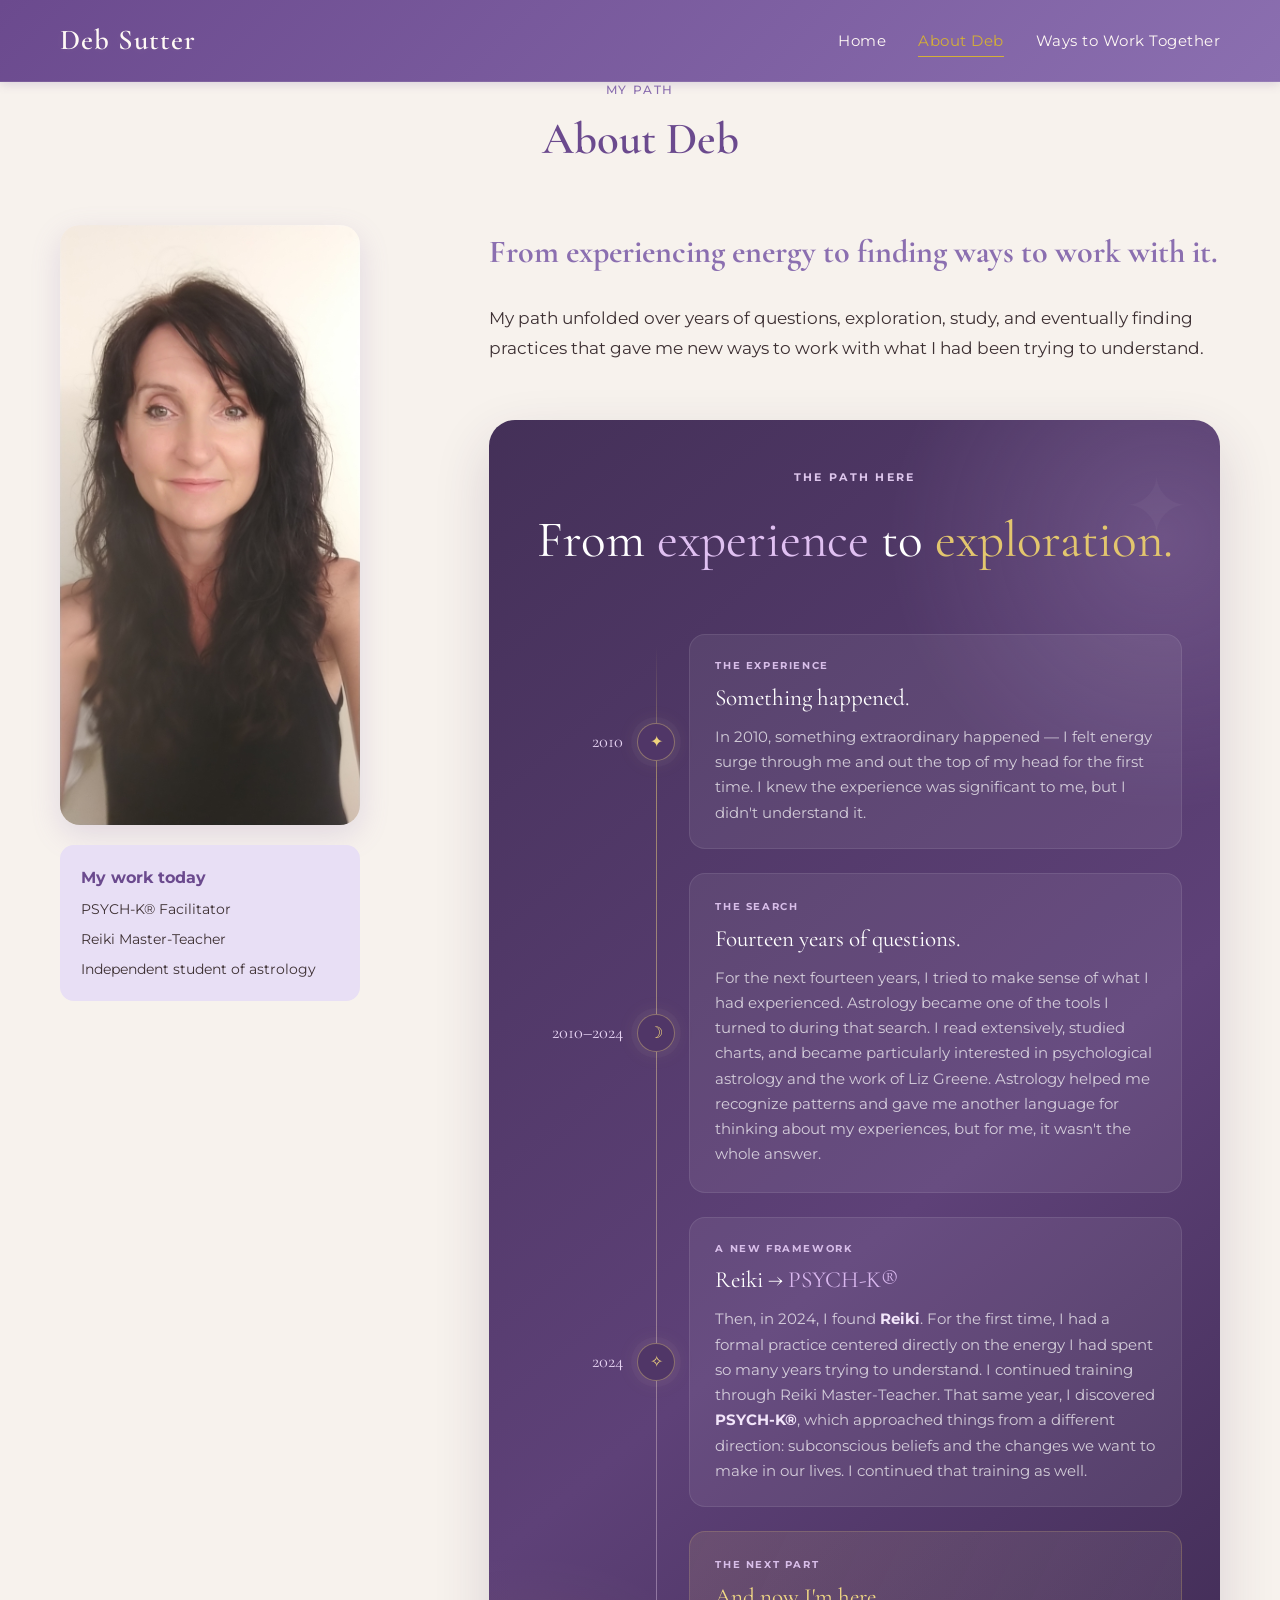
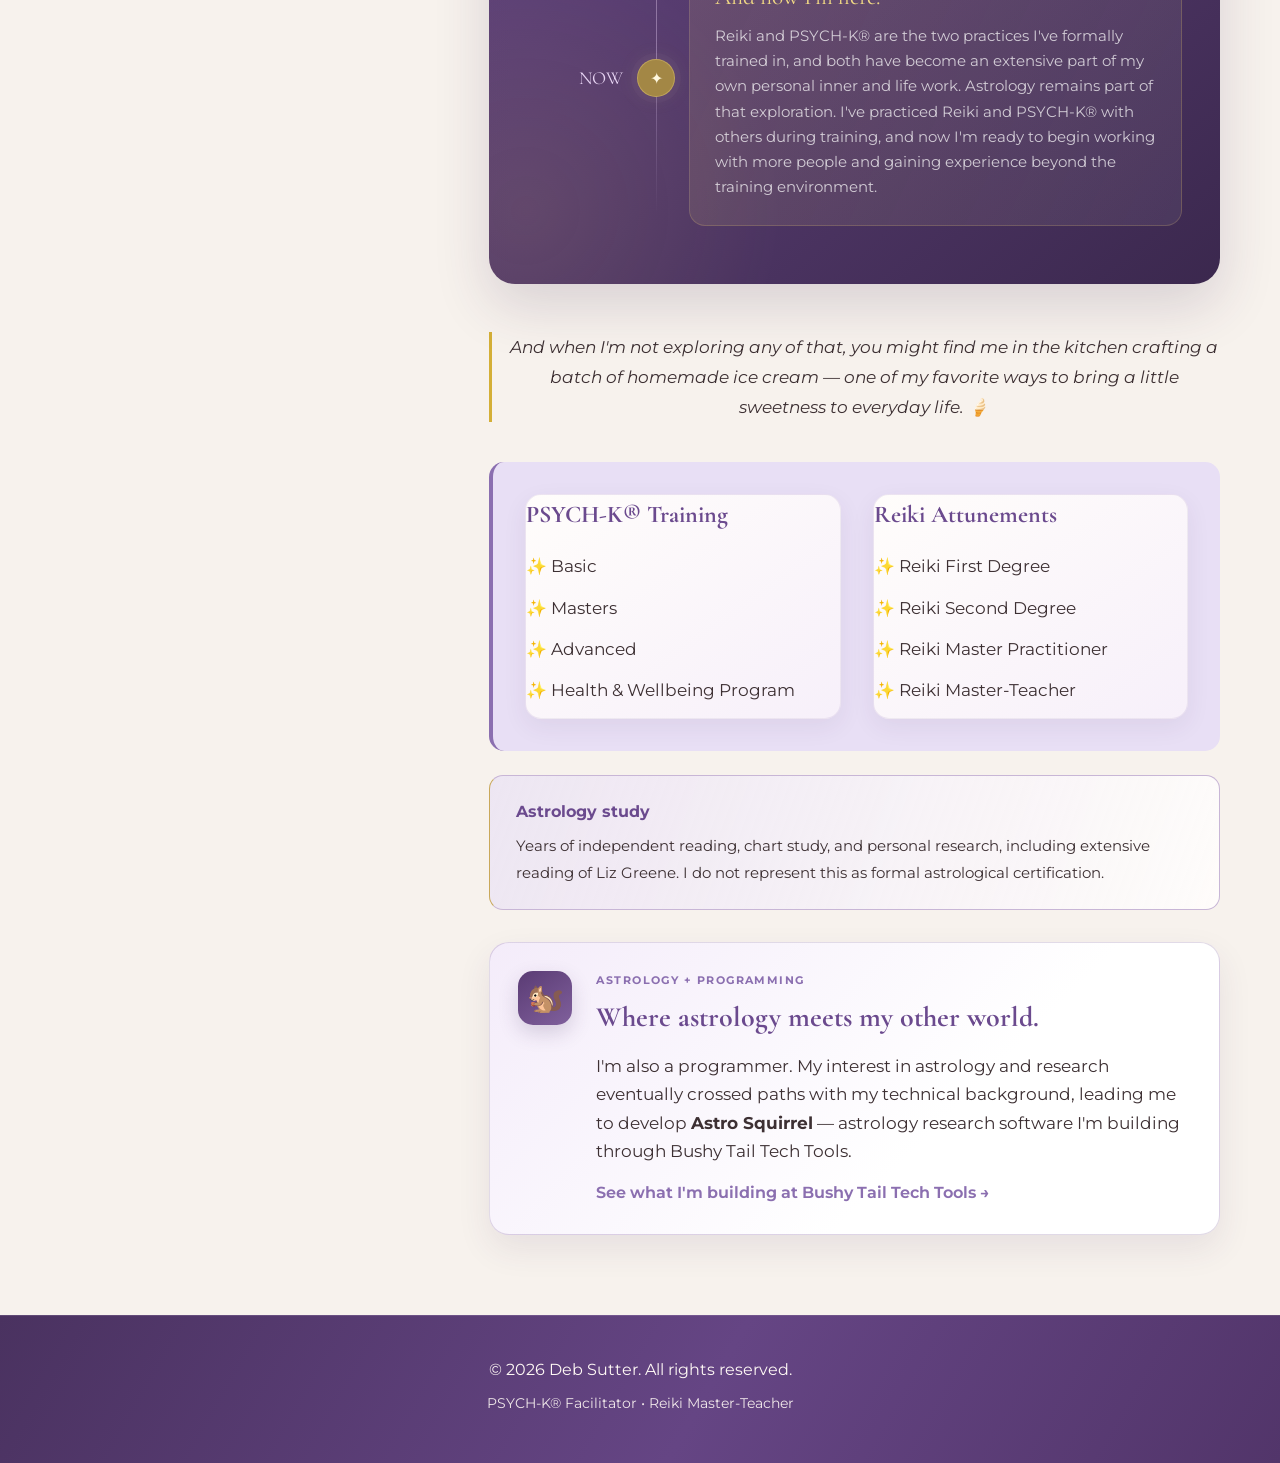
==== commit 624dd0bc: "Extra styling updates" ====
--- a/about.html
+++ b/about.html
@@ -39,24 +39,58 @@
                 </div>
                 <div class="about-text">
                     <h3>From experiencing energy to finding ways to work with it.</h3>
+                    <p class="journey-intro">My path unfolded over years of questions, exploration, study, and eventually finding practices that gave me new ways to work with what I had been trying to understand.</p>
 
-                    <p>In 2010, something extraordinary happened — I felt energy surge through me and out the top of my head for the first time. I knew the experience was significant to me, but I didn't understand it.</p>
+                    <div class="journey-wrap">
+                        <div class="journey-heading">
+                            <span class="journey-overline">THE PATH HERE</span>
+                            <h3>From <span>experience</span> to <em>exploration.</em></h3>
+                        </div>
 
-                    <p>For the next fourteen years, I tried to make sense of what I had experienced. <strong>Astrology became one of the tools I turned to during that search.</strong> I read extensively, studied charts, and became particularly interested in psychological astrology and the work of Liz Greene. Astrology helped me recognize patterns and gave me another language for thinking about my experiences, but for me, it wasn't the whole answer.</p>
+                        <div class="journey-track">
+                            <article class="journey-stop">
+                                <div class="journey-year">2010</div>
+                                <div class="journey-node"><span>✦</span></div>
+                                <div class="journey-card">
+                                    <span class="journey-label">THE EXPERIENCE</span>
+                                    <h4>Something happened.</h4>
+                                    <p>In 2010, something extraordinary happened — I felt energy surge through me and out the top of my head for the first time. I knew the experience was significant to me, but I didn't understand it.</p>
+                                </div>
+                            </article>
 
-                    <p>Then, in 2024, I found <strong>Reiki</strong>. For the first time, I had a formal practice centered directly on the energy I had spent so many years trying to understand. I began training and continued through Reiki First Degree, Second Degree, Master Practitioner, and Reiki Master-Teacher.</p>
+                            <article class="journey-stop journey-stop-alt">
+                                <div class="journey-year">2010–2024</div>
+                                <div class="journey-node"><span>☽</span></div>
+                                <div class="journey-card">
+                                    <span class="journey-label">THE SEARCH</span>
+                                    <h4>Fourteen years of questions.</h4>
+                                    <p>For the next fourteen years, I tried to make sense of what I had experienced. Astrology became one of the tools I turned to during that search. I read extensively, studied charts, and became particularly interested in psychological astrology and the work of Liz Greene. Astrology helped me recognize patterns and gave me another language for thinking about my experiences, but for me, it wasn't the whole answer.</p>
+                                </div>
+                            </article>
 
-                    <p>That same year, I discovered <strong>PSYCH-K®</strong>. It approached things from a different direction: subconscious beliefs and the changes we want to make in our lives. I went on to complete PSYCH-K® Basic, Masters, Advanced, and the Health &amp; Wellbeing Program.</p>
+                            <article class="journey-stop">
+                                <div class="journey-year">2024</div>
+                                <div class="journey-node"><span>✧</span></div>
+                                <div class="journey-card">
+                                    <span class="journey-label">A NEW FRAMEWORK</span>
+                                    <h4><span class="journey-reiki">Reiki</span> → <span class="journey-psychk">PSYCH-K®</span></h4>
+                                    <p>Then, in 2024, I found <strong>Reiki</strong>. For the first time, I had a formal practice centered directly on the energy I had spent so many years trying to understand. I continued training through Reiki Master-Teacher. That same year, I discovered <strong>PSYCH-K®</strong>, which approached things from a different direction: subconscious beliefs and the changes we want to make in our lives. I continued that training as well.</p>
+                                </div>
+                            </article>
 
-                    <p><strong>And now I'm here.</strong></p>
+                            <article class="journey-stop journey-now">
+                                <div class="journey-year">NOW</div>
+                                <div class="journey-node"><span>✦</span></div>
+                                <div class="journey-card">
+                                    <span class="journey-label">THE NEXT PART</span>
+                                    <h4>And now I'm here.</h4>
+                                    <p>Reiki and PSYCH-K® are the two practices I've formally trained in, and both have become an extensive part of my own personal inner and life work. Astrology remains part of that exploration. I've practiced Reiki and PSYCH-K® with others during training, and now I'm ready to begin working with more people and gaining experience beyond the training environment.</p>
+                                </div>
+                            </article>
+                        </div>
+                    </div>
 
-                    <p>Reiki and PSYCH-K® are the two practices I've formally trained in, and both have become an extensive part of my own personal inner and life work. Astrology has also been part of that exploration for many years. I've practiced Reiki and PSYCH-K® with others during my training, and now I'm ready to begin working with more people and gaining experience beyond the training environment.</p>
-
-                    <p>Astrology is still very much part of how I explore and understand patterns. I've studied it independently for years, but I have not completed formal astrological training or certification. I see it as a <strong>supplementary lens</strong> rather than a stand-alone promise of answers.</p>
-
-                    <p>What connects all three for me is the same question that started this journey: <strong>what is happening beneath the surface, and what can we learn by looking at it differently?</strong></p>
-
-                    <p class="personal-note">And when I'm not exploring any of that, you might find me in the kitchen crafting a batch of homemade ice cream — one of my favorite ways to bring a little sweetness to everyday life. 🍦</p>
+                    <p class="personal-note after-visual-note">And when I'm not exploring any of that, you might find me in the kitchen crafting a batch of homemade ice cream — one of my favorite ways to bring a little sweetness to everyday life. 🍦</p>
 
                     <div class="credentials">
                         <div>
--- a/styles.css
+++ b/styles.css
@@ -1591,3 +1591,350 @@
         display: none;
     }
 }
+
+
+/* Signature visual moments — intentionally limited to two places */
+
+/* Home: Reiki + PSYCH-K signature */
+.signature-practices {
+    position: relative;
+    overflow: hidden;
+    padding: 92px 20px 88px;
+    color: white;
+    background:
+        radial-gradient(circle at 18% 25%, rgba(192,155,225,.24), transparent 25rem),
+        radial-gradient(circle at 82% 78%, rgba(226,194,103,.14), transparent 23rem),
+        linear-gradient(128deg, #38264b 0%, #5b3d76 48%, #432c59 100%);
+}
+.signature-practices::before {
+    content: "";
+    position: absolute;
+    inset: 0;
+    opacity: .28;
+    background-image:
+        linear-gradient(rgba(255,255,255,.025) 1px, transparent 1px),
+        linear-gradient(90deg, rgba(255,255,255,.025) 1px, transparent 1px);
+    background-size: 34px 34px;
+}
+.signature-aura {
+    position: absolute;
+    border-radius: 50%;
+    border: 1px solid rgba(255,255,255,.08);
+    pointer-events: none;
+}
+.aura-one {
+    width: 420px; height: 420px;
+    left: -210px; top: -180px;
+}
+.aura-two {
+    width: 330px; height: 330px;
+    right: -130px; bottom: -180px;
+}
+.signature-practices-inner {
+    position: relative;
+    z-index: 1;
+    max-width: 900px;
+    text-align: center;
+}
+.signature-kicker {
+    margin: 0 0 1rem;
+    color: #dfc8ef;
+    font-size: .72rem;
+    font-weight: 700;
+    letter-spacing: 2.4px;
+}
+.signature-title {
+    display: flex;
+    justify-content: center;
+    align-items: baseline;
+    flex-wrap: wrap;
+    gap: .35em;
+    margin: 0;
+    font-family: var(--font-heading);
+    font-size: clamp(3.5rem, 8vw, 6.7rem);
+    line-height: .95;
+    font-weight: 400;
+    letter-spacing: -2px;
+}
+.signature-reiki {
+    color: #fff;
+    text-shadow: 0 0 34px rgba(232,215,247,.22);
+}
+.signature-plus {
+    color: #d5b65e;
+    font-size: .55em;
+    font-style: italic;
+}
+.signature-psychk {
+    color: #d9b7f0;
+    text-shadow: 0 0 34px rgba(217,183,240,.18);
+}
+.signature-headline {
+    margin: 1.1rem 0 0;
+    font-family: var(--font-heading);
+    font-size: clamp(1.65rem, 3vw, 2.35rem);
+    color: rgba(255,255,255,.96);
+}
+.signature-headline span { color: #e4c873; }
+.signature-energy-line {
+    margin: 1.8rem auto 1.55rem;
+    display: flex;
+    align-items: center;
+    justify-content: center;
+    gap: 12px;
+    max-width: 420px;
+}
+.signature-energy-line span {
+    height: 1px;
+    flex: 1;
+    background: linear-gradient(90deg, transparent, rgba(228,200,115,.68));
+}
+.signature-energy-line span:last-child {
+    background: linear-gradient(90deg, rgba(228,200,115,.68), transparent);
+}
+.signature-energy-line i {
+    color: #e4c873;
+    font-style: normal;
+    font-size: 1.25rem;
+    text-shadow: 0 0 15px rgba(228,200,115,.45);
+}
+.signature-description {
+    max-width: 730px;
+    margin: 0 auto;
+    color: rgba(255,255,255,.80);
+    line-height: 1.8;
+    font-size: 1rem;
+}
+.signature-astrology {
+    width: fit-content;
+    max-width: 92%;
+    margin: 2rem auto 0;
+    padding: 11px 19px;
+    display: flex;
+    align-items: center;
+    gap: 9px;
+    border-radius: 999px;
+    color: rgba(255,255,255,.76);
+    background: rgba(255,255,255,.065);
+    border: 1px solid rgba(255,255,255,.11);
+    font-size: .84rem;
+}
+.signature-moon {
+    color: #e4c873;
+    font-size: 1.1rem;
+}
+
+/* About: visual journey */
+.journey-wrap {
+    position: relative;
+    margin: 3.5rem 0 3rem;
+    padding: 42px 38px 46px;
+    overflow: hidden;
+    border-radius: 26px;
+    color: white;
+    background:
+        radial-gradient(circle at 92% 8%, rgba(214,182,239,.20), transparent 17rem),
+        radial-gradient(circle at 5% 95%, rgba(226,194,103,.10), transparent 16rem),
+        linear-gradient(140deg, #443058, #5e4178 55%, #3b284e);
+    box-shadow: 0 22px 55px rgba(60,39,78,.16);
+}
+.journey-wrap::after {
+    content: "✦";
+    position: absolute;
+    right: 30px;
+    top: 18px;
+    font-size: 5rem;
+    color: rgba(255,255,255,.035);
+}
+.journey-heading {
+    margin-bottom: 2.4rem;
+    text-align: center;
+}
+.journey-overline {
+    color: #ddc6ec;
+    font-size: .68rem;
+    font-weight: 700;
+    letter-spacing: 2.3px;
+}
+.journey-heading h3 {
+    margin: .5rem 0 0;
+    color: white;
+    font-family: var(--font-heading);
+    font-size: clamp(2.2rem, 4vw, 3.4rem);
+    font-weight: 400;
+}
+.journey-heading h3 span { color: #e0c0f2; }
+.journey-heading h3 em {
+    color: #e3c66e;
+    font-style: normal;
+}
+.journey-track {
+    position: relative;
+    max-width: 780px;
+    margin: 0 auto;
+}
+.journey-track::before {
+    content: "";
+    position: absolute;
+    left: 129px;
+    top: 24px;
+    bottom: 24px;
+    width: 1px;
+    background: linear-gradient(180deg, transparent, rgba(228,200,115,.55) 12%, rgba(220,195,238,.42) 86%, transparent);
+}
+.journey-stop {
+    position: relative;
+    display: grid;
+    grid-template-columns: 96px 66px 1fr;
+    align-items: center;
+    min-height: 130px;
+}
+.journey-year {
+    text-align: right;
+    color: #e7d4f3;
+    font-family: var(--font-heading);
+    font-size: 1.15rem;
+}
+.journey-node {
+    position: relative;
+    z-index: 2;
+    display: flex;
+    justify-content: center;
+}
+.journey-node span {
+    width: 38px;
+    height: 38px;
+    display: grid;
+    place-items: center;
+    border-radius: 50%;
+    color: #f0d47d;
+    background: #503667;
+    border: 1px solid rgba(240,212,125,.38);
+    box-shadow: 0 0 0 6px rgba(255,255,255,.025), 0 0 22px rgba(240,212,125,.10);
+}
+.journey-card {
+    margin: 12px 0;
+    padding: 18px 21px;
+    border-radius: 16px;
+    background: rgba(255,255,255,.065);
+    border: 1px solid rgba(255,255,255,.09);
+}
+.journey-label {
+    color: #d8bee9;
+    font-size: .61rem;
+    font-weight: 700;
+    letter-spacing: 1.6px;
+}
+.journey-card h4 {
+    margin: .25rem 0 .35rem;
+    color: white;
+    font-family: var(--font-heading);
+    font-size: 1.45rem;
+    font-weight: 400;
+}
+.journey-card p {
+    margin: 0;
+    color: rgba(255,255,255,.72);
+    line-height: 1.55;
+    font-size: .91rem;
+}
+.journey-reiki { color: #fff; }
+.journey-psychk { color: #dab8ef; }
+.journey-now .journey-node span {
+    background: #a38745;
+    color: #fff8df;
+}
+.journey-now .journey-card {
+    background: linear-gradient(115deg, rgba(228,200,115,.13), rgba(255,255,255,.065));
+    border-color: rgba(228,200,115,.20);
+}
+.journey-now .journey-card h4 { color: #f1d984; }
+
+@media (max-width: 650px) {
+    .signature-practices { padding: 72px 18px; }
+    .signature-title { letter-spacing: -1px; }
+    .signature-astrology {
+        border-radius: 18px;
+        text-align: left;
+    }
+    .journey-wrap {
+        margin-left: -8px;
+        margin-right: -8px;
+        padding: 34px 20px 36px;
+    }
+    .journey-track::before {
+        left: 20px;
+    }
+    .journey-stop {
+        grid-template-columns: 42px 1fr;
+        grid-template-areas:
+            "node year"
+            "node card";
+        min-height: 0;
+        margin-bottom: 22px;
+    }
+    .journey-year {
+        grid-area: year;
+        text-align: left;
+        padding-left: 8px;
+        margin-bottom: 4px;
+    }
+    .journey-node {
+        grid-area: node;
+        align-self: stretch;
+        align-items: flex-start;
+        padding-top: 3px;
+    }
+    .journey-card {
+        grid-area: card;
+        margin: 0 0 0 8px;
+    }
+}
+
+
+/* The Path Here now carries the full About story */
+.journey-intro {
+    max-width: 790px;
+    margin-bottom: 1.6rem;
+    line-height: 1.8;
+}
+.journey-stop {
+    min-height: 165px;
+    align-items: stretch;
+}
+.journey-year,
+.journey-node {
+    align-self: center;
+}
+.journey-card {
+    display: flex;
+    flex-direction: column;
+    justify-content: center;
+    padding: 23px 25px;
+}
+.journey-card p {
+    line-height: 1.68;
+    font-size: .94rem;
+}
+.journey-card p strong {
+    color: #f2e5fa;
+}
+.journey-stop-alt .journey-card,
+.journey-now .journey-card {
+    padding-top: 25px;
+    padding-bottom: 25px;
+}
+.after-visual-note {
+    max-width: 760px;
+    margin: 1.6rem auto 2.6rem;
+    text-align: center;
+    line-height: 1.75;
+}
+@media (max-width: 650px) {
+    .journey-stop {
+        min-height: 0;
+    }
+    .journey-card {
+        padding: 20px;
+    }
+}
